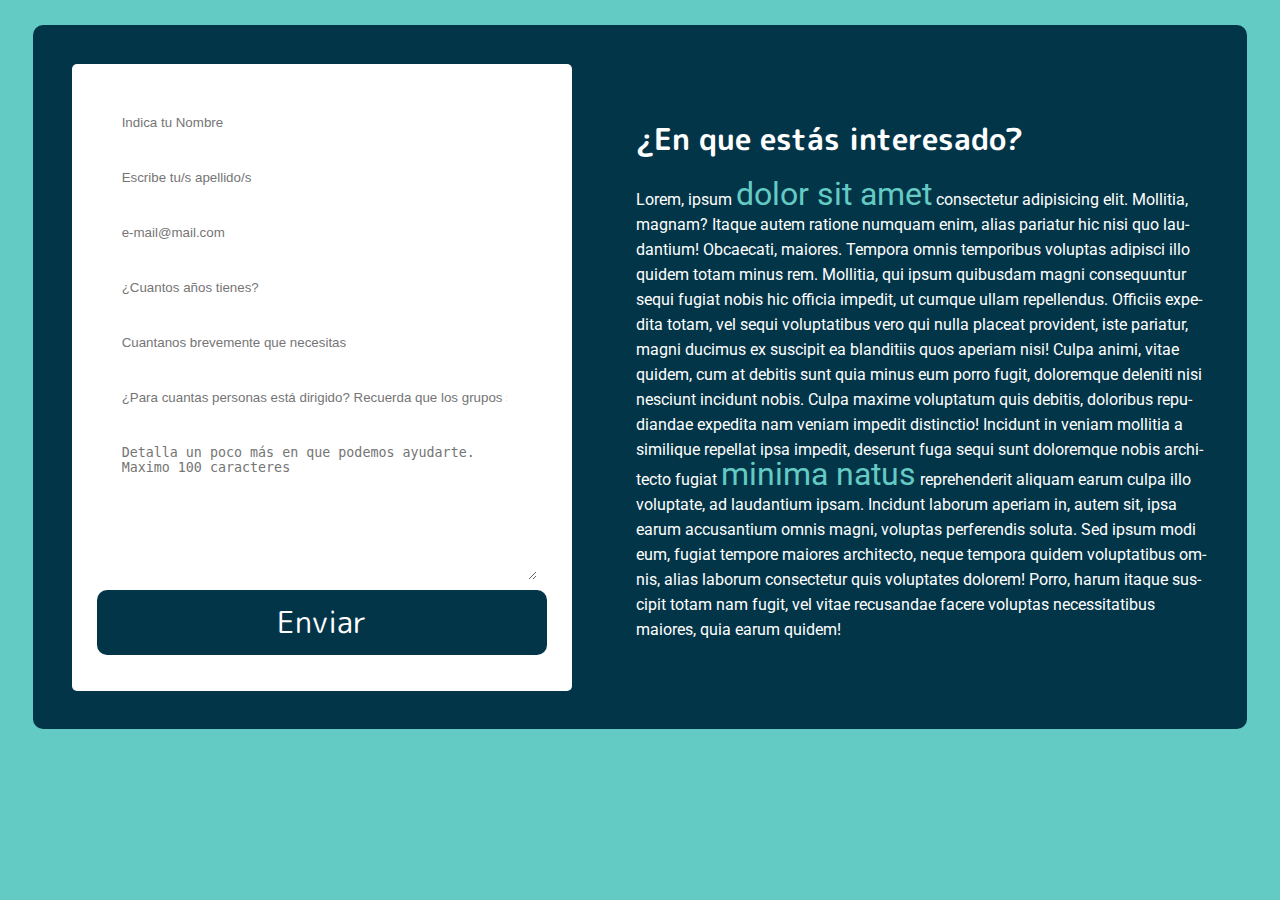
==== index.html @ 37a26ce8 "commit" ====
<!DOCTYPE html>
<html lang="en">

<head>
    <meta charset="UTF-8">
    <meta name="viewport" content="width=device-width, initial-scale=1.0">
    <title>Formulario</title>
    <link rel="stylesheet" href="style.css">
    <link rel="preconnect" href="https://fonts.googleapis.com">
    <link rel="preconnect" href="https://fonts.gstatic.com" crossorigin>
    <link
        href="https://fonts.googleapis.com/css2?family=M+PLUS+Rounded+1c:wght@700&family=Protest+Riot&family=Roboto:wght@300;400&display=swap"
        rel="stylesheet">
</head>

<body>
    <section class="container">
        <article>
            <form class="formulario" action="recibido.html" method="GET">
                <label for="name">Nombre</label>
                <input type="text" id="name" placeholder="Indica tu Nombre" name="name">

                <label for="last-name">Apellidos</label>
                <input type="text" id="last-name" placeholder="Escribe tu/s apellido/s" name="last-name" required>

                <label for="email">E-mail</label>
                <input type="email" id="email" placeholder="e-mail@mail.com" name="email" required>


                <label class="label" for="age">Decena Edad</label>
                <input id="age" type="number" min="18" max="100" placeholder="¿Cuantos años tienes?">

                <label class="label" for="subject">Asunto</label>
                <input type="text" id="subject" placeholder="Cuantanos brevemente que necesitas" name="subject"
                    required>

                <label class="label" for="asistentes">Asistentes</label>
                <input id="asistentes" type="number" min="5" max="120" step="5"
                    placeholder="¿Para cuantas personas está dirigido? Recuerda que los grupos son de 5.">

                <label class="" for="text-form">Cuantanos brevemente que necesitas</label>
                <textarea name="text-form" id="text-form" cols="20" rows="8" maxlength="150"
                    placeholder="Detalla un poco más en que podemos ayudarte. Maximo 100 caracteres"
                    name="body-form"></textarea>


                <!-- <input type="submit"> -->
                <button>Enviar</button>
            </form>
        </article>
        <article>
            <h1>¿En que estás interesado?</h1>

            <p>Lorem, ipsum <span>dolor sit amet</span> consectetur adipisicing elit. Mollitia, magnam? Itaque autem ratione numquam enim, alias pariatur hic nisi quo laudantium! Obcaecati, maiores. Tempora omnis temporibus voluptas adipisci illo quidem totam minus rem. Mollitia, qui ipsum quibusdam magni consequuntur sequi fugiat nobis hic officia impedit, ut cumque ullam repellendus. Officiis expedita totam, vel sequi voluptatibus vero qui nulla placeat provident, iste pariatur, magni ducimus ex suscipit ea blanditiis quos aperiam nisi! Culpa animi, vitae quidem, cum at debitis sunt quia minus eum porro fugit, doloremque deleniti nisi nesciunt incidunt nobis. Culpa maxime voluptatum quis debitis, doloribus repudiandae expedita nam veniam impedit distinctio! Incidunt in veniam mollitia a similique repellat ipsa impedit, deserunt fuga sequi sunt doloremque nobis architecto fugiat <span>minima natus</span> reprehenderit aliquam earum culpa illo voluptate, ad laudantium ipsam. Incidunt laborum aperiam in, autem sit, ipsa earum accusantium omnis magni, voluptas perferendis soluta. Sed ipsum modi eum, fugiat tempore maiores architecto, neque tempora quidem voluptatibus omnis, alias laborum consectetur quis voluptates dolorem! Porro, harum itaque suscipit totam nam fugit, vel vitae recusandae facere voluptas necessitatibus maiores, quia earum quidem!
            </p>

        </article>
    </section>
    <!-- action = a donde se Envia -->
    <!-- method = como se recibe -->


</body>

</html>
---- style.css ----
body{
    background-color: #64CBC4;
}

.container{
    display: flex;
    align-items: center;
    justify-content: space-around;
    margin-top: 5vh;
    gap: 5vw;
    padding: 3vw;
    background-color: #033549;
    margin: 2%;
    border-radius: 10px;
}

.formulario{
    display: flex;
    flex-direction: column;
    gap: 10px;
    background-color: white;
    border-radius: 5px;
    padding-top: 4vh;
    padding-bottom: 4vh;
    align-items: center;
}


/* .formulario:nth-child(2,4,6,8,10,12,13){
    align-items: center;

} */

form{
    width: 500px;
}

textarea{
    border-radius: 5px;
    padding: 10px;
    border-color:lightgrey;
}

input, textarea{
    border-radius: 10px;
    border-style: none;
    /* height: 30px; */
    padding: 15px;
    width: 80%;
}

h1{
    font-family: 'M PLUS Rounded 1c', sans-serif;
    font-size: 30px;
    color: white;
}
span{
    color: #64CBC4;
    font-size: xx-large;
}

p{
    hyphens: auto;
    font-family: 'Roboto', sans-serif;
    line-height: 25px;
    color: white;

}

label{
    display: none;
    
}


button{
    width: 90%;
    padding: 2%;
    border-radius: 10px;
    border-style: none;
    background-color: #033549;
    color: white;
    font-family: 'M PLUS Rounded 1c', sans-serif;
    font-size: 30px;


}
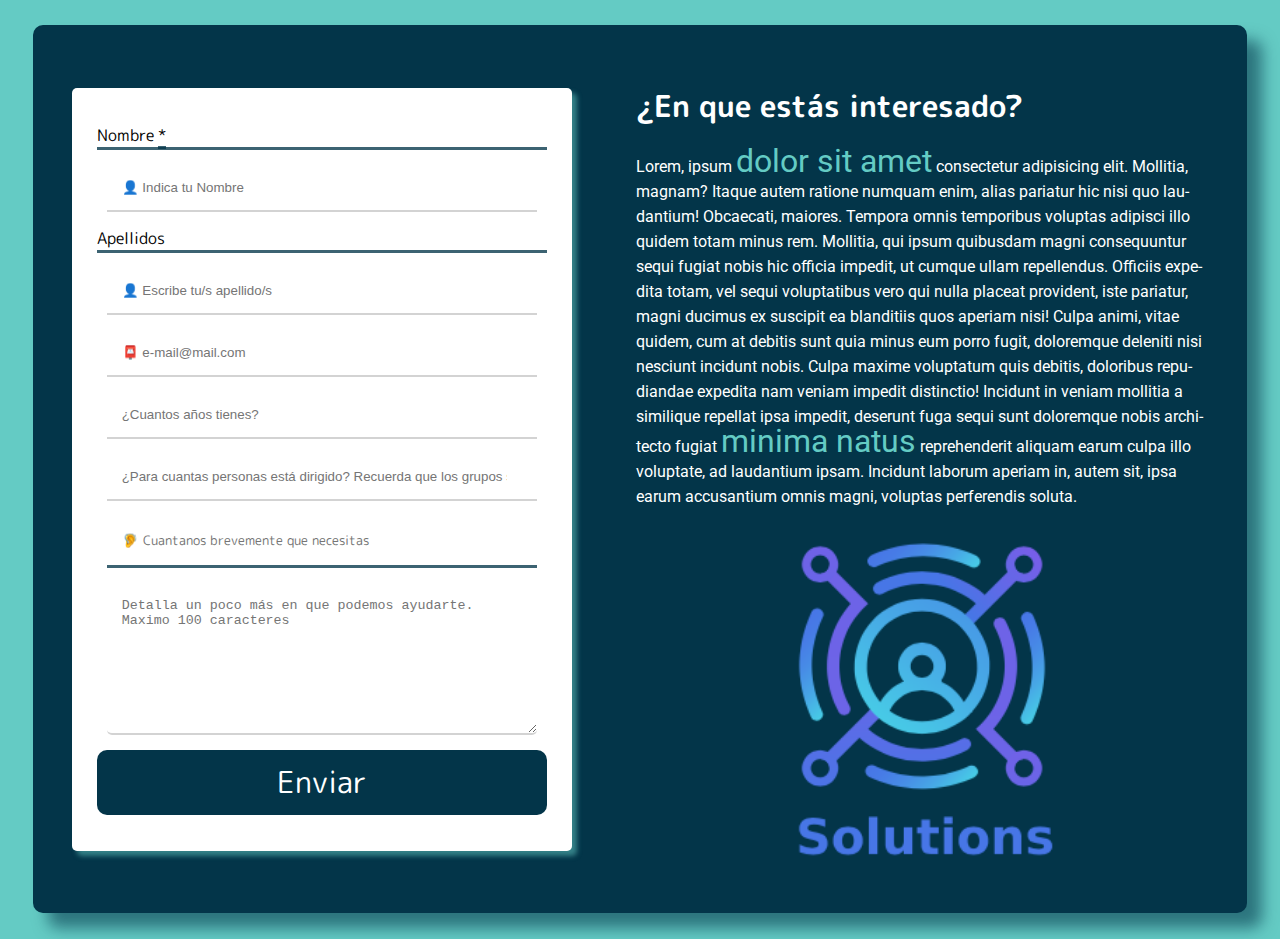
==== commit 29ca6b9c: "commit06022024" ====
--- a/index.html
+++ b/index.html
@@ -11,34 +11,38 @@
     <link
         href="https://fonts.googleapis.com/css2?family=M+PLUS+Rounded+1c:wght@700&family=Protest+Riot&family=Roboto:wght@300;400&display=swap"
         rel="stylesheet">
+        <link rel="stylesheet" href="https://cdn.jsdelivr.net/npm/bootstrap-icons@1.11.3/font/bootstrap-icons.min.css">
 </head>
 
 <body>
     <section class="container">
         <article>
             <form class="formulario" action="recibido.html" method="GET">
-                <label for="name">Nombre</label>
-                <input type="text" id="name" placeholder="Indica tu Nombre" name="name">
+                
+                <label for="name">Nombre <span class="required">*</span></label>
+                <input type="text" id="name" placeholder="👤 Indica tu Nombre" name="name">
 
                 <label for="last-name">Apellidos</label>
-                <input type="text" id="last-name" placeholder="Escribe tu/s apellido/s" name="last-name" required>
+                <input type="text" id="last-name" placeholder="👤 Escribe tu/s apellido/s" name="last-name" required>
 
                 <label for="email">E-mail</label>
-                <input type="email" id="email" placeholder="e-mail@mail.com" name="email" required>
+                <input type="email" id="email" placeholder="📮 e-mail@mail.com" name="email" required>
 
 
                 <label class="label" for="age">Decena Edad</label>
                 <input id="age" type="number" min="18" max="100" placeholder="¿Cuantos años tienes?">
 
-                <label class="label" for="subject">Asunto</label>
-                <input type="text" id="subject" placeholder="Cuantanos brevemente que necesitas" name="subject"
-                    required>
-
                 <label class="label" for="asistentes">Asistentes</label>
                 <input id="asistentes" type="number" min="5" max="120" step="5"
                     placeholder="¿Para cuantas personas está dirigido? Recuerda que los grupos son de 5.">
 
-                <label class="" for="text-form">Cuantanos brevemente que necesitas</label>
+               
+
+                
+                    <label class="label" for="subject">Asunto</label>
+                    <input type="text" id="subject" placeholder="🦻 Cuantanos brevemente que necesitas" name="subject"
+                        required>
+                <!-- <label class="" for="text-form">Cuantanos brevemente que necesitas</label> -->
                 <textarea name="text-form" id="text-form" cols="20" rows="8" maxlength="150"
                     placeholder="Detalla un poco más en que podemos ayudarte. Maximo 100 caracteres"
                     name="body-form"></textarea>
@@ -48,11 +52,26 @@
                 <button>Enviar</button>
             </form>
         </article>
-        <article>
-            <h1>¿En que estás interesado?</h1>
+        <article class="right">
+            <section class="text-right">
+                <h1>¿En que estás interesado?</h1>
 
-            <p>Lorem, ipsum <span>dolor sit amet</span> consectetur adipisicing elit. Mollitia, magnam? Itaque autem ratione numquam enim, alias pariatur hic nisi quo laudantium! Obcaecati, maiores. Tempora omnis temporibus voluptas adipisci illo quidem totam minus rem. Mollitia, qui ipsum quibusdam magni consequuntur sequi fugiat nobis hic officia impedit, ut cumque ullam repellendus. Officiis expedita totam, vel sequi voluptatibus vero qui nulla placeat provident, iste pariatur, magni ducimus ex suscipit ea blanditiis quos aperiam nisi! Culpa animi, vitae quidem, cum at debitis sunt quia minus eum porro fugit, doloremque deleniti nisi nesciunt incidunt nobis. Culpa maxime voluptatum quis debitis, doloribus repudiandae expedita nam veniam impedit distinctio! Incidunt in veniam mollitia a similique repellat ipsa impedit, deserunt fuga sequi sunt doloremque nobis architecto fugiat <span>minima natus</span> reprehenderit aliquam earum culpa illo voluptate, ad laudantium ipsam. Incidunt laborum aperiam in, autem sit, ipsa earum accusantium omnis magni, voluptas perferendis soluta. Sed ipsum modi eum, fugiat tempore maiores architecto, neque tempora quidem voluptatibus omnis, alias laborum consectetur quis voluptates dolorem! Porro, harum itaque suscipit totam nam fugit, vel vitae recusandae facere voluptas necessitatibus maiores, quia earum quidem!
-            </p>
+                <p>Lorem, ipsum <span class="span">dolor sit amet</span> consectetur adipisicing elit. Mollitia, magnam? Itaque autem
+                    ratione numquam enim, alias pariatur hic nisi quo laudantium! Obcaecati, maiores. Tempora omnis
+                    temporibus voluptas adipisci illo quidem totam minus rem. Mollitia, qui ipsum quibusdam magni
+                    consequuntur sequi fugiat nobis hic officia impedit, ut cumque ullam repellendus. Officiis expedita
+                    totam, vel sequi voluptatibus vero qui nulla placeat provident, iste pariatur, magni ducimus ex
+                    suscipit ea blanditiis quos aperiam nisi! Culpa animi, vitae quidem, cum at debitis sunt quia minus
+                    eum porro fugit, doloremque deleniti nisi nesciunt incidunt nobis. Culpa maxime voluptatum quis
+                    debitis, doloribus repudiandae expedita nam veniam impedit distinctio! Incidunt in veniam mollitia a
+                    similique repellat ipsa impedit, deserunt fuga sequi sunt doloremque nobis architecto fugiat
+                    <span class="span">minima natus</span> reprehenderit aliquam earum culpa illo voluptate, ad laudantium ipsam.
+                    Incidunt laborum aperiam in, autem sit, ipsa earum accusantium omnis magni, voluptas perferendis
+                    soluta.
+                </p>
+            </section>
+            <img class="logo" src="/images/logo.png" alt="">
+
 
         </article>
     </section>
--- a/style.css
+++ b/style.css
@@ -1,5 +1,23 @@
 body{
     background-color: #64CBC4;
+}
+.cuerpo{
+    background-color: #033549;
+    display: flex;
+    flex-direction: column;
+    align-items: center;
+    justify-content: space-between;
+    
+    margin-top: 100px;
+    
+}
+.prueba{
+    /* background-color: white; */
+    display: flex;
+    flex-direction: column;
+    align-items: center;
+    text-align: center;
+    gap: 100px;
 }
 
 .container{
@@ -12,17 +30,41 @@
     background-color: #033549;
     margin: 2%;
     border-radius: 10px;
+    box-shadow: 15px 15px 15px #03354992;
 }
 
 .formulario{
     display: flex;
     flex-direction: column;
-    gap: 10px;
+    gap: 15px;
     background-color: white;
     border-radius: 5px;
     padding-top: 4vh;
     padding-bottom: 4vh;
     align-items: center;
+    width: 500px;
+    box-shadow: 5px 5px 5px #64cbc482;
+
+    :nth-child(1),:nth-child(3){
+        display:inline; 
+        width: 90%;
+        font-family: 'M PLUS Rounded 1c', sans-serif;
+        border-bottom-style:solid;
+        border-bottom-width: 3px;
+        border-color: white;
+        border-bottom-color: #033549c5;
+    }
+    :nth-child(12){
+        display:inline; 
+        /* width: 90%; */
+        font-family: 'M PLUS Rounded 1c', sans-serif;
+        border-bottom-style:solid;
+        border-bottom-width: 3px;
+        border-color: white;
+        border-bottom-color: #033549c5;
+    }
+
+
 }
 
 
@@ -30,10 +72,12 @@
     align-items: center;
 
 } */
+label{
+    display: none;
+    
+}
 
-form{
-    width: 500px;
-}
+
 
 textarea{
     border-radius: 5px;
@@ -42,11 +86,14 @@
 }
 
 input, textarea{
-    border-radius: 10px;
+    
     border-style: none;
     /* height: 30px; */
     padding: 15px;
     width: 80%;
+    border-width: 0 0 2px 0;
+    border-color: lightgrey;
+    border-style: solid;
 }
 
 h1{
@@ -54,7 +101,14 @@
     font-size: 30px;
     color: white;
 }
-span{
+
+h2{
+    font-family: 'M PLUS Rounded 1c', sans-serif;
+    font-size: 50px;
+    color: white;
+}
+
+.span{
     color: #64CBC4;
     font-size: xx-large;
 }
@@ -64,12 +118,10 @@
     font-family: 'Roboto', sans-serif;
     line-height: 25px;
     color: white;
-
 }
 
-label{
-    display: none;
-    
+.parrafo{
+    font-size: x-large;
 }
 
 
@@ -84,4 +136,18 @@
     font-size: 30px;
 
 
+}
+.button{
+    background-color: #64CBC4;
+    
+}
+
+.right{
+    display: flex;
+    flex-direction: column;
+    align-items: center;
+}
+.logo{
+    width: 350px;
+ 
 }